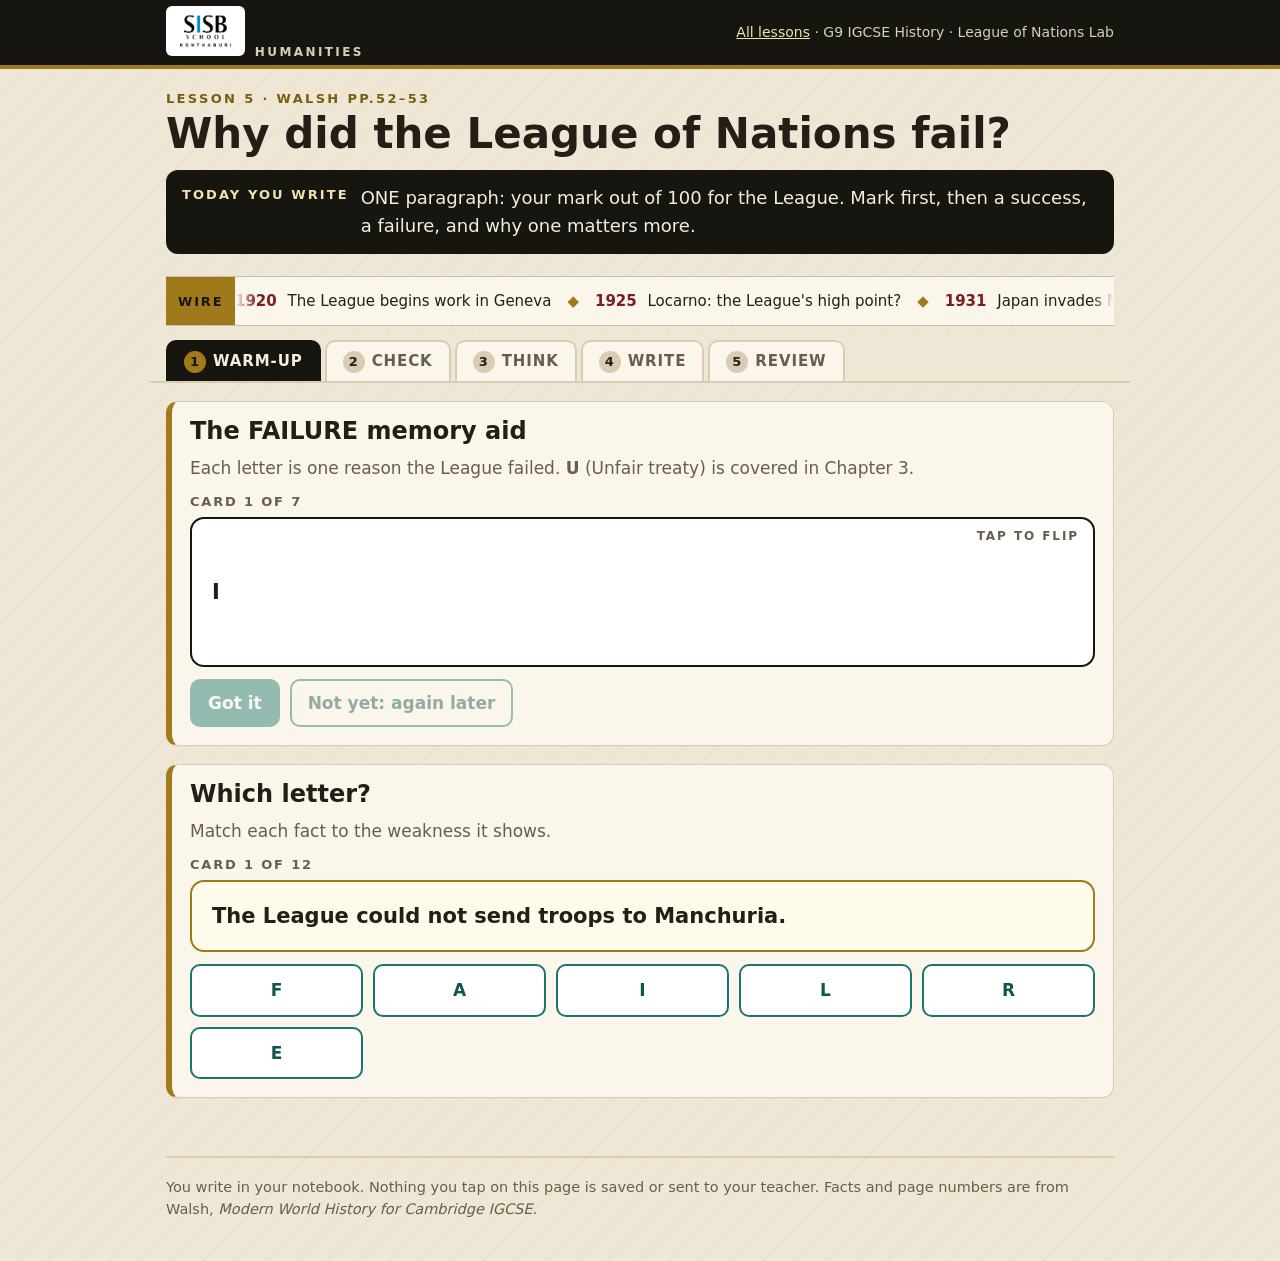
==== lesson5.html @ 18c894b1 "Add League of Nations Lab: hub and five lesson pages Co-Authored-By: Claude Sonnet 5.5 <noreply@anth" ====
<!doctype html>
<html lang="en"><head><meta charset="utf-8"><meta name="viewport" content="width=device-width,initial-scale=1">
<title>Lesson 5 · Why did the League fail?</title>
<link rel="stylesheet" href="assets/style.css"></head>
<body><div id="app"></div>
<script src="assets/lab.js"></script>
<script>
LAB.start({
 n:5, pages:"Walsh pp.52–53", title:"Why did the League of Nations fail?",
 target:"ONE paragraph: your mark out of 100 for the League. Mark first, then a success, a failure, and why one matters more.",
 wire:[["1920","The League begins work in Geneva"],["1925","Locarno: the League's high point?"],["1931","Japan invades Manchuria"],["1933","Germany and Japan leave the League"],["1935","Italy invades Abyssinia"]],
 tabs:[
 {id:"warm",label:"Warm-up",blocks:[
  {type:"flash",h:"The FAILURE memory aid",intro:"Each letter is one reason the League failed. <b>U</b> (Unfair treaty) is covered in Chapter 3.",cards:[
   {q:"F",a:"French and British self-interest: they put their own interests first."},
   {q:"A",a:"Absent powers: the USA never joined; Germany and Japan left; the USSR joined late."},
   {q:"I",a:"Ineffective sanctions: no oil ban on Italy, no trade ban on Japan."},
   {q:"L",a:"Lack of armed forces: no army, so it relied on members."},
   {q:"R",a:"Reaching decisions too slowly: the Lytton Report took a year."},
   {q:"E",a:"Economic depression: countries looked after themselves and aggression rose."},
   {q:"U",a:"Unfair treaty: the Treaty of Versailles, covered in Chapter 3."}]},
  {type:"sort",h:"Which letter?",intro:"Match each fact to the weakness it shows.",
   bins:[{id:"F",label:"F"},{id:"A",label:"A"},{id:"I",label:"I"},{id:"L",label:"L"},{id:"R",label:"R"},{id:"E",label:"E"}],
   items:[
   {t:"Britain and France did not close the Suez Canal.",bin:"F",why:"Self-interest and fear of war."},
   {t:"The USA sold more oil to Italy.",bin:["A","I"],why:"The USA was outside the League, so sanctions failed."},
   {t:"The League banned arms and loans to Italy but not oil.",bin:"I",why:"Sanctions that did not bite."},
   {t:"The League could not send troops to Manchuria.",bin:"L",why:"It had no army."},
   {t:"It took a year for the Lytton Report.",bin:"R",why:"The delay let Japan finish."},
   {t:"Japan's silk exports to the USA collapsed.",bin:"E",why:"The Depression pushed Japan towards expansion."},
   {t:"Britain signed the Anglo-German Naval Agreement without France.",bin:"F",why:"Self-interest."},
   {t:"Germany left the League in 1933.",bin:"A",why:"A major power absent."},
   {t:"Italy invaded Abyssinia after a long delay on oil.",bin:["R","I"],why:"Slow, and ineffective."},
   {t:"Countries put up tariffs after 1929.",bin:"E",why:"The Depression."},
   {t:"The League asked members to provide forces and they refused.",bin:"L",why:"No army of its own."},
   {t:"Hoare and Laval made a secret deal behind the League's back.",bin:"F",why:"Britain and France acted in their own interests."}]}
 ]},
 {id:"check",label:"Check",blocks:[
  {type:"quiz",h:"Knowledge check",items:[
   {q:"Which of these is a weakness from the FAILURE list?",opts:["Lack of armed forces","Too many members","Too much money"],a:0,why:"The League had no army."},
   {q:"What does ‘A’ stand for?",opts:["Absent powers","Aggression","Agreement"],a:0,why:"The USA never joined."},
   {q:"The League's best successes were in…",opts:["Humanitarian work and small disputes in the 1920s","Stopping Japan","Stopping Mussolini"],a:0,why:"The Aaland Islands and the health and labour work."},
   {q:"When did the League first impose sanctions on a country?",opts:["On Italy, 1935","On Japan, 1931","In 1925"],a:0,why:"The first time, but with gaps."},
   {q:"What does the mark out of 100 need first?",opts:["The mark itself, in the first sentence","A history of the League","A quote"],a:0,why:"Your judgement goes first."},
   {q:"Which would strengthen an answer about a success?",opts:["A precise fact such as 400,000 prisoners sent home","‘It did good things’","The year it was founded"],a:0,why:"Precision turns an opinion into evidence."}]},
  {type:"match",h:"Chapter 2 keywords",intro:"Tap a word, then its meaning. Check against the Chapter Summary on p.53.",pairs:[
   {t:"Sanctions",d:"Measures such as trade bans to punish a state"},
   {t:"Collective security",d:"Members acting together to protect each other"},
   {t:"Tariffs",d:"Taxes on imported goods"},
   {t:"Lytton Report",d:"The League's inquiry into Manchuria"},
   {t:"Hoare–Laval Pact",d:"Secret plan to give Italy most of Abyssinia"},
   {t:"Disarmament",d:"Reducing the number of weapons"},
   {t:"Covenant",d:"The League's rulebook"},
   {t:"Peace Ballot",d:"1935 British poll that backed force to defend Abyssinia"}]}
 ]},
 {id:"think",label:"Think",blocks:[
  {type:"calibrate",h:"What mark out of 100?",intro:"Give the League up to 25 for each of its four aims. Open ‘Remind me’ if you need the evidence. Then answer the heckler.",
   aims:[
   {id:"agg",label:"Discourage aggression",facts:["Aaland Islands, 1921: success","Bulgaria, 1925: success","Vilna and Corfu: powerful states ignored it","Manchuria and Abyssinia: failure"]},
   {id:"co",label:"Encourage co-operation",facts:["Locarno, Dawes, Kellogg–Briand in the 1920s","Many agencies: ILO, health","Germany and Japan left, USA never joined"]},
   {id:"dis",label:"Encourage disarmament",facts:["Washington naval limits in the 1920s","The Disarmament Conference collapsed in 1933","Hitler rearmed"]},
   {id:"liv",label:"Improve living conditions",facts:["400,000 prisoners sent home","White lead banned","Institutes in Singapore, London, Denmark","200,000 slaves freed in Sierra Leone"]}],
   heck:["That is very generous. The League failed to stop Japan, Italy or Hitler.","Defend that. What are the best successes?","So you think it did half its job. Which half?","That sounds harsh. What about the humanitarian work and the 1920s?"]},
  {type:"sort",h:"Did it fail before Abyssinia?",intro:"The 10-mark homework: ‘The League had failed before the Abyssinian crisis even started.’ Does each fact support or challenge that?",
   bins:[{id:"s",label:"Supports",sub:"it had already failed"},{id:"c",label:"Challenges",sub:"it had not yet failed"}],
   items:[
   {t:"Japan invaded Manchuria and was not stopped (1931–33).",bin:"s",why:"A major aggressor went unpunished."},
   {t:"The Disarmament Conference collapsed in 1933.",bin:"s",why:"A central aim failed."},
   {t:"The USA never joined.",bin:"s",why:"A weakness from the start."},
   {t:"Germany and Japan left in 1933.",bin:"s",why:"Two great powers walked away."},
   {t:"Vilna and Corfu: powerful states ignored it.",bin:"s",why:"Even the 1920s showed weakness."},
   {t:"The League settled the Aaland Islands dispute in 1921.",bin:"c",why:"A real success."},
   {t:"The League settled the Bulgaria dispute in 1925.",bin:"c",why:"Another success."},
   {t:"Britain and France still imposed sanctions on Italy in 1935.",bin:"c",why:"They still tried to use the League."},
   {t:"The humanitarian agencies were still working.",bin:"c",why:"Its useful work continued."}]}
 ]},
 {id:"write",label:"Write",blocks:[
  {type:"brief",h:"Your mark",label:"Focus Task 2.9 Q7",mins:8,q:[{w:"Explain",m:"Give reasons. Not just a mark."}," your ",{w:"mark out of 100",m:"Your own judgement, in the first sentence."}," for the League of Nations."],
   rules:[["Start: ","I give the League ___ out of 100 because…"],["Success: ","one, with a precise fact."],["Failure: ","one, with a precise fact."],["End: ","overall, the failures / successes matter more because…"]],
   nudges:["Is the mark in the first sentence?","Is there one success AND one failure?","Does each have a precise fact?","Have you said which matters more, and why?"]}
 ]},
 {id:"review",label:"Review",blocks:[
  {type:"check",h:"Check your paragraph",items:["The mark is in the first sentence","One success with a precise fact","One failure with a precise fact","Says which matters more, and why","Ends by returning to the mark"],bands:[{min:0,t:"Keep going."},{min:3,t:"Getting there."},{min:4,t:"Strong."},{min:5,t:"Secure."}]},
  {type:"model",h:"Compare with a model",models:[{title:"Model: mark out of 100",q:"Explain your mark out of 100 for the League of Nations.",paras:[[
   {k:"p",t:"I give the League 40 out of 100 because its successes were real but it failed at its main purpose.",note:"The mark comes first."},
   {k:"e",t:"In the 1920s it sent about 400,000 prisoners of war home and settled the Aaland Islands dispute.",note:"A success with precise facts."},
   {k:"x",t:"This meant that it helped many people and could solve small disputes.",note:"Says what it meant."},
   {k:"e",t:"However, it did not stop Japan in Manchuria or Italy in Abyssinia.",note:"A failure, precisely."},
   {k:"x",t:"This meant that when great powers broke the rules, the League could not act.",note:"The consequence."},
   {k:"l",t:"Overall, the failures matter more because keeping peace was the League's main job.",note:"Which matters more, and why."}]]}]},
  {type:"twin",h:"Write another",twins:[{label:"Twin question",q:"Give the League a mark out of 100 for the <b>1920s only</b>. Explain it.",change:"A shorter time-frame, so the mark and the evidence both change.",mins:8,facts:["Aaland Islands, 1921","Bulgaria, 1925","Locarno, 1925","Humanitarian work","Vilna and Corfu"]}]},
  {type:"info",kind:"warn",html:"<b>Homework (10-marker).</b> ‘The League of Nations had failed before the Abyssinian crisis even started.’ How far do you agree? [10] Plan: judgement first, an agree paragraph, a disagree paragraph, a conclusion. Use the ‘Did it fail before Abyssinia?’ sort in the Think tab."}
 ]}
 ]
});
</script></body></html>
---- assets/style.css ----
/* G9 IGCSE History · League of Nations Lab
   Interwar Deco palette: lacquer, verdigris, brass, oxblood on warm stone paper. */
:root{
  --stone:#efe7d6; --paper:#faf6ec; --lacquer:#17150f; --ink:#241f16; --muted:#675e4b;
  --teal:#1b756d; --teal-d:#12544e; --teal-l:#d7ece8;
  --brass:#a07a1a; --brass-d:#7a5c0e; --brass-l:#f1e2b1;
  --ox:#7b1e22; --ox-l:#f4dcd8;
  --ok:#1d7a3b; --ok-l:#d9efdf; --bad:#a3271d; --bad-l:#f6dbd7;
  --line:#d8cdb4; --r:12px;
  --display:"Josefin Sans","Trebuchet MS",system-ui,sans-serif;
  --body:"Lato","Segoe UI",system-ui,-apple-system,Arial,sans-serif;
}
*{box-sizing:border-box}
html{-webkit-text-size-adjust:100%}
body{margin:0;font:17px/1.55 var(--body);color:var(--ink);background:var(--stone);
  background-image:repeating-linear-gradient(135deg,rgba(160,122,26,.045) 0 2px,transparent 2px 22px)}
.wrap{max-width:980px;margin:0 auto;padding:0 16px}
a{color:var(--teal-d)}
h1,h2,h3{font-family:var(--display);line-height:1.15;margin:0 0 .4em}
button{font:inherit;color:inherit;cursor:pointer}
button:focus-visible,a:focus-visible,input:focus-visible,summary:focus-visible{outline:3px solid var(--brass);outline-offset:2px}

/* header */
.top{background:var(--lacquer);color:#f4ede1;border-bottom:4px solid var(--brass)}
.top .wrap{display:flex;align-items:center;gap:16px;min-height:54px;flex-wrap:wrap;padding-top:6px;padding-bottom:6px}
.brand{display:flex;align-items:baseline;gap:10px;text-decoration:none;color:inherit}
.sisb{font:900 26px/1 "Lato",sans-serif;color:#008BCC;letter-spacing:.01em}
.brand .sub{font:700 12px var(--display);letter-spacing:.2em;text-transform:uppercase;color:#d9cfb8}
.crumb{margin-left:auto;font-size:14px;color:#d9cfb8}
.crumb a{color:#f1e2b1}

/* hero */
.hero{padding:22px 0 8px}
.kicker{font:700 13px var(--display);letter-spacing:.18em;text-transform:uppercase;color:var(--brass-d)}
.hero h1{font-size:clamp(28px,5vw,42px);margin:.1em 0 .25em}
.target{display:flex;gap:12px;align-items:flex-start;background:var(--lacquer);color:#f4ede1;border-radius:var(--r);padding:14px 16px;margin:12px 0 0}
.target b{font:700 13px var(--display);letter-spacing:.16em;text-transform:uppercase;color:var(--brass-l);white-space:nowrap;padding-top:3px}
.target span{font-size:18px}

/* wire ticker */
.ticker{display:flex;align-items:stretch;border-top:1px solid rgba(23,21,15,.25);border-bottom:1px solid rgba(23,21,15,.25);margin:14px 0 6px;height:50px;overflow:hidden;background:var(--paper)}
.ticker .lab{flex:none;display:flex;align-items:center;padding:0 12px;background:var(--brass);color:var(--lacquer);font:700 13px var(--display);letter-spacing:.14em;text-transform:uppercase}
.ticker .win{flex:1;min-width:0;overflow:hidden;display:flex;align-items:center;-webkit-mask-image:linear-gradient(90deg,transparent,#000 22px,#000 calc(100% - 22px),transparent);mask-image:linear-gradient(90deg,transparent,#000 22px,#000 calc(100% - 22px),transparent)}
.ticker .track{display:inline-block;white-space:nowrap;font-size:15px;color:var(--ink);will-change:transform}
.ticker .track b{font-weight:900;margin-right:6px;color:var(--ox)}
.ticker .sep{color:var(--brass);margin:0 16px}
@media (prefers-reduced-motion:no-preference){.ticker .track{animation:tick var(--dur,120s) linear infinite}.ticker:hover .track{animation-play-state:paused}}
@media (prefers-reduced-motion:reduce){.ticker .win{overflow-x:auto}}
@keyframes tick{to{transform:translateX(-50%)}}

/* tabs */
.tabs{position:sticky;top:0;z-index:5;background:var(--stone);border-bottom:2px solid var(--line);margin:0 -16px;padding:8px 16px 0;display:flex;gap:4px;overflow-x:auto;scrollbar-width:thin}
.tab{flex:none;border:2px solid var(--line);border-bottom:0;background:var(--paper);padding:9px 16px 8px;border-radius:10px 10px 0 0;font:700 15px var(--display);letter-spacing:.06em;text-transform:uppercase;color:var(--muted)}
.tab .n{display:inline-block;min-width:22px;height:22px;line-height:22px;text-align:center;border-radius:11px;background:var(--line);color:var(--ink);margin-right:7px;font-size:13px}
.tab[aria-selected=true]{background:var(--lacquer);border-color:var(--lacquer);color:#f4ede1}
.tab[aria-selected=true] .n{background:var(--brass);color:var(--lacquer)}
.tab.done .n{background:var(--ok);color:#fff}
.panel{padding:18px 0 40px}
.panel[hidden]{display:none}

/* blocks */
.block{background:var(--paper);border:1px solid var(--line);border-left:6px solid var(--brass);border-radius:var(--r);padding:16px 18px 18px;margin:0 0 18px;box-shadow:0 1px 0 rgba(0,0,0,.04)}
.block>h2{font-size:24px;display:flex;align-items:center;gap:10px;flex-wrap:wrap}
.block .done-mark{display:none;font:700 12px var(--display);letter-spacing:.12em;text-transform:uppercase;background:var(--ok);color:#fff;padding:3px 9px;border-radius:99px}
.block.is-done .done-mark{display:inline-block}
.block>.intro{margin:0 0 12px;color:var(--muted)}
.block.theme-teal{border-left-color:var(--teal)}
.block.theme-ox{border-left-color:var(--ox)}
.block.theme-ink{border-left-color:var(--lacquer)}

.btn{display:inline-block;border:2px solid var(--teal);background:var(--teal);color:#fff;border-radius:10px;padding:9px 16px;font-weight:700;text-decoration:none;min-height:44px}
.btn:hover{background:var(--teal-d);border-color:var(--teal-d)}
.btn.alt{background:transparent;color:var(--teal-d)}
.btn.alt:hover{background:var(--teal-l)}
.btn.small{padding:5px 12px;min-height:34px;font-size:15px}
.btn[disabled]{opacity:.45;cursor:not-allowed}
.row{display:flex;gap:10px;flex-wrap:wrap;align-items:center;margin-top:12px}
.prog{font:700 13px var(--display);letter-spacing:.14em;text-transform:uppercase;color:var(--muted);margin-bottom:8px}

/* feedback */
.fb{margin-top:12px;padding:10px 14px;border-radius:10px;border:1px solid var(--line);background:#fff}
.fb.ok{background:var(--ok-l);border-color:#9fd2ae}
.fb.no{background:var(--bad-l);border-color:#e3a8a1}
.fb b.t{display:block;font-family:var(--display);letter-spacing:.06em;text-transform:uppercase;font-size:14px}
.fb.ok b.t{color:var(--ok)} .fb.no b.t{color:var(--bad)}

/* flashcards, prompt, sort cards */
.card{display:block;width:100%;text-align:left;border:2px solid var(--lacquer);background:#fff;border-radius:14px;padding:18px 20px;min-height:150px;position:relative}
.card .tag{position:absolute;top:10px;right:14px;font:700 12px var(--display);letter-spacing:.16em;text-transform:uppercase;color:var(--muted)}
.card .big{font-size:21px;font-weight:700;display:block;padding-right:70px}
.card.flipped{background:var(--teal-l);border-color:var(--teal-d)}
.card.flipped .big{font-weight:400;font-size:19px}
.card.plain{cursor:default;min-height:0}
.card.fact{border-color:var(--brass);background:#fffbea}

/* options */
.opts{display:grid;gap:10px;margin-top:12px}
.opt{border:2px solid var(--line);background:#fff;border-radius:10px;padding:11px 14px;text-align:left;min-height:46px}
.opt:hover:not([disabled]){border-color:var(--teal)}
.opt.right{background:var(--ok-l);border-color:var(--ok)}
.opt.wrong{background:var(--bad-l);border-color:var(--bad)}
.opt[disabled]{cursor:default}
.bins{display:grid;grid-template-columns:repeat(auto-fit,minmax(170px,1fr));gap:10px;margin-top:12px}
.bin{border:2px solid var(--teal);background:#fff;color:var(--teal-d);border-radius:10px;padding:11px 10px;font-weight:700;text-align:center;min-height:50px}
.bin small{display:block;font-weight:400;color:var(--muted)}
.bin:hover:not([disabled]){background:var(--teal-l)}
.bin.right{background:var(--ok-l);border-color:var(--ok);color:var(--ok)}
.bin.wrong{background:var(--bad-l);border-color:var(--bad);color:var(--bad)}
.bin[disabled]{cursor:default}

/* order */
.pool{display:grid;gap:8px;margin-top:10px}
.pool .opt.shake{animation:shake .3s}
@keyframes shake{25%{transform:translateX(-5px)}75%{transform:translateX(5px)}}
.seq{counter-reset:s;list-style:none;margin:0 0 6px;padding:0;display:grid;gap:8px}
.seq li{counter-increment:s;background:var(--ok-l);border:1px solid #9fd2ae;border-radius:10px;padding:9px 12px 9px 46px;position:relative}
.seq li::before{content:counter(s);position:absolute;left:10px;top:8px;width:26px;height:26px;border-radius:50%;background:var(--ok);color:#fff;font:700 14px/26px var(--display);text-align:center}
.seq li small{display:block;color:var(--muted)}

/* chain */
.chain{display:grid;gap:0;margin-top:6px}
.link{background:#fff;border:2px solid var(--lacquer);border-radius:10px;padding:10px 14px}
.link.start{background:var(--lacquer);color:#f4ede1}
.arrow{text-align:center;font-size:20px;line-height:1.1;color:var(--brass);padding:2px 0}

/* weigh, calibrate */
.slider{display:grid;grid-template-columns:minmax(150px,1fr) 2fr 36px;gap:10px;align-items:center;margin:10px 0}
.slider label{font-weight:700}
.slider input[type=range]{width:100%;accent-color:var(--teal);height:28px}
.slider output{font:700 18px var(--display);text-align:right}
.bars{margin-top:14px;display:grid;gap:6px}
.bar{display:grid;grid-template-columns:minmax(150px,1fr) 3fr;gap:10px;align-items:center;font-size:15px}
.bar i{display:block;height:16px;border-radius:8px;background:var(--brass);min-width:3px;transition:width .15s}
.bar.focus i{background:var(--ox)}
.total{font:700 40px var(--display);margin:8px 0 0}
.total small{font-size:18px;color:var(--muted)}
details.facts{margin:6px 0 2px;background:#fff;border:1px solid var(--line);border-radius:10px;padding:8px 12px}
details.facts summary{cursor:pointer;font-weight:700;color:var(--teal-d)}
details.facts ul{margin:8px 0 2px;padding-left:20px}

/* agency test */
.pills{display:flex;gap:8px;flex-wrap:wrap}
.pill{border:2px solid var(--teal);background:#fff;color:var(--teal-d);border-radius:99px;padding:7px 16px;font-weight:700;min-height:50px}
.pill[aria-pressed=true]{background:var(--teal);color:#fff}
.test{border-top:1px dashed var(--line);padding:10px 0}
.test p{margin:0 0 6px}
.rate{display:flex;gap:8px;flex-wrap:wrap}
.rate button{border:2px solid var(--line);background:#fff;border-radius:10px;padding:7px 14px;font-weight:700;min-height:50px}
.rate button[aria-pressed=true]{background:var(--lacquer);color:#f4ede1;border-color:var(--lacquer)}
.readout{margin-top:12px;background:var(--lacquer);color:#f4ede1;border-radius:10px;padding:12px 14px}
.readout b{color:var(--brass-l)}

/* match */
.match{display:grid;grid-template-columns:1fr 1fr;gap:10px;margin-top:10px}
.match .opt{font-size:16px;padding:9px 12px}
.match .opt.sel{border-color:var(--brass);background:var(--brass-l)}
.match .opt.lock{background:var(--ok-l);border-color:var(--ok);cursor:default}

/* brief */
.qbox{background:#fff;border:2px solid var(--lacquer);border-radius:12px;padding:14px 16px;font-size:20px;line-height:1.9}
.qbox .w{border:0;background:var(--brass-l);border-bottom:3px solid var(--brass);padding:1px 6px;border-radius:5px;font:inherit;font-weight:700}
.qbox .w[aria-pressed=true]{background:var(--brass);color:#fff}
.meaning{margin-top:10px;min-height:48px;padding:10px 14px;background:var(--brass-l);border-radius:10px}
.rules{display:grid;grid-template-columns:repeat(auto-fit,minmax(200px,1fr));gap:10px;margin:14px 0 0;padding:0;list-style:none}
.rules li{background:#fff;border:1px solid var(--line);border-radius:10px;padding:9px 12px;font-size:15.5px}
.rules li b{display:block;font:700 12px var(--display);letter-spacing:.14em;text-transform:uppercase;color:var(--teal-d)}
.nudges{margin:10px 0 0;padding:0;list-style:none;display:grid;gap:8px}
.nudges li{background:var(--teal-l);border-left:5px solid var(--teal);padding:8px 12px;border-radius:8px}
.timer{display:flex;gap:10px;align-items:center}
.tm-out{font:700 30px var(--display);min-width:92px;font-variant-numeric:tabular-nums}
.tm-out.up{color:var(--bad)}
.ack{display:flex;gap:10px;align-items:center;margin-top:12px;font-weight:700}
.ack input{width:22px;height:22px;accent-color:var(--teal)}

/* check + model */
.checks{list-style:none;margin:0;padding:0;display:grid;gap:8px}
.checks label{display:flex;gap:12px;align-items:flex-start;background:#fff;border:1px solid var(--line);border-radius:10px;padding:10px 12px;cursor:pointer}
.checks input{width:22px;height:22px;flex:none;accent-color:var(--teal);margin-top:2px}
.band{margin-top:12px;padding:12px 14px;border-radius:10px;background:var(--lacquer);color:#f4ede1}
.band b{color:var(--brass-l);font-family:var(--display);letter-spacing:.06em;text-transform:uppercase}
.lock{background:#fff;border:2px dashed var(--line);border-radius:10px;padding:14px;text-align:center}
.mhead{font:700 13px var(--display);letter-spacing:.16em;text-transform:uppercase;color:var(--muted);margin:12px 0 4px}
.mq{font-weight:700;margin:0 0 8px}
.para{background:#fff;border:1px solid var(--line);border-radius:10px;padding:14px 16px;line-height:1.85}
.para+.para{margin-top:10px}
.sent{border:0;background:transparent;padding:2px 3px;font:inherit;text-align:left;border-radius:5px;cursor:pointer;border-bottom:2px dotted var(--line)}
.sent:hover{background:var(--brass-l)}
.sent.on,.all .sent{border-bottom:3px solid currentColor}
.sent.on.j-p,.all .sent.j-p{background:var(--teal-l);color:var(--teal-d)}
.sent.on.j-e,.all .sent.j-e{background:var(--brass-l);color:var(--brass-d)}
.sent.on.j-x,.all .sent.j-x{background:var(--ox-l);color:var(--ox)}
.sent.on.j-l,.all .sent.j-l{background:#e4e0d6;color:var(--lacquer)}
.sent.on.j-r,.all .sent.j-r{background:var(--teal-l);color:var(--teal-d)}
.sent sup{font:700 10px var(--display);letter-spacing:.1em;text-transform:uppercase;margin-left:3px;display:none}
.all .sent sup,.sent.on sup{display:inline}
.sent .tx{color:var(--ink)}
.notebox{margin-top:10px;min-height:44px;padding:10px 14px;border-radius:10px;background:var(--brass-l)}
.legend{display:flex;gap:8px;flex-wrap:wrap;margin:6px 0}
.legend span{font:700 12px var(--display);letter-spacing:.1em;text-transform:uppercase;padding:3px 9px;border-radius:99px}
.legend .j-p,.legend .j-r{background:var(--teal-l);color:var(--teal-d)}
.legend .j-e{background:var(--brass-l);color:var(--brass-d)}
.legend .j-x{background:var(--ox-l);color:var(--ox)}
.legend .j-l{background:#e4e0d6;color:var(--lacquer)}

/* twin */
.twin{background:#fff;border:2px solid var(--lacquer);border-radius:12px;padding:14px 16px;margin-top:12px}
.twin h3{font-size:19px}
.twin .chg{background:var(--ox-l);border-radius:8px;padding:7px 11px;margin:8px 0;font-size:15.5px}

.info{background:#fff;border:1px solid var(--line);border-radius:10px;padding:10px 14px;margin:0 0 10px}
.info.warn{background:var(--brass-l);border-color:var(--brass)}
.foot{border-top:2px solid var(--line);padding:18px 0 40px;color:var(--muted);font-size:14.5px}

/* hub */
.hub-grid{display:grid;grid-template-columns:repeat(auto-fit,minmax(290px,1fr));gap:16px;margin:18px 0}
.lcard{display:flex;flex-direction:column;background:var(--paper);border:1px solid var(--line);border-top:6px solid var(--brass);border-radius:var(--r);padding:16px 18px;text-decoration:none;color:var(--ink)}
.lcard:hover{border-top-color:var(--teal);box-shadow:0 4px 14px rgba(0,0,0,.12)}
.lcard .ln{font:700 13px var(--display);letter-spacing:.18em;text-transform:uppercase;color:var(--brass-d)}
.lcard h3{font-size:22px;margin:.1em 0 .3em}
.lcard .wr{background:var(--lacquer);color:#f4ede1;border-radius:8px;padding:7px 10px;font-size:15px;margin:6px 0 10px}
.lcard ul{margin:0 0 10px;padding-left:18px;font-size:15.5px;color:var(--muted)}
.lcard .go{margin-top:auto;font:700 14px var(--display);letter-spacing:.12em;text-transform:uppercase;color:var(--teal-d)}
.flow{display:grid;grid-template-columns:repeat(auto-fit,minmax(180px,1fr));gap:12px;margin:14px 0;padding:0;list-style:none;counter-reset:f}
.flow li{counter-increment:f;background:var(--paper);border:1px solid var(--line);border-radius:10px;padding:12px 14px 12px 14px;position:relative}
.flow li::before{content:counter(f);display:block;font:700 28px var(--display);color:var(--brass)}
.flow li b{display:block;font-family:var(--display);text-transform:uppercase;letter-spacing:.08em;font-size:15px}

@media (max-width:640px){
  body{font-size:16px}
  .slider{grid-template-columns:1fr 36px}.slider label{grid-column:1/-1}.slider input{grid-column:1}
  .bar{grid-template-columns:1fr}
  .match{grid-template-columns:1fr}
  .crumb{margin-left:0;width:100%}
  .target{flex-direction:column;gap:4px}
  .block{padding:14px 13px 16px}
  .qbox{font-size:18px}
}
@media print{.tabs,.ticker,.btn,.top{display:none}.panel[hidden]{display:block}}

.brand .logo{height:50px;width:auto;background:#fff;border-radius:6px;padding:3px 8px;display:block}
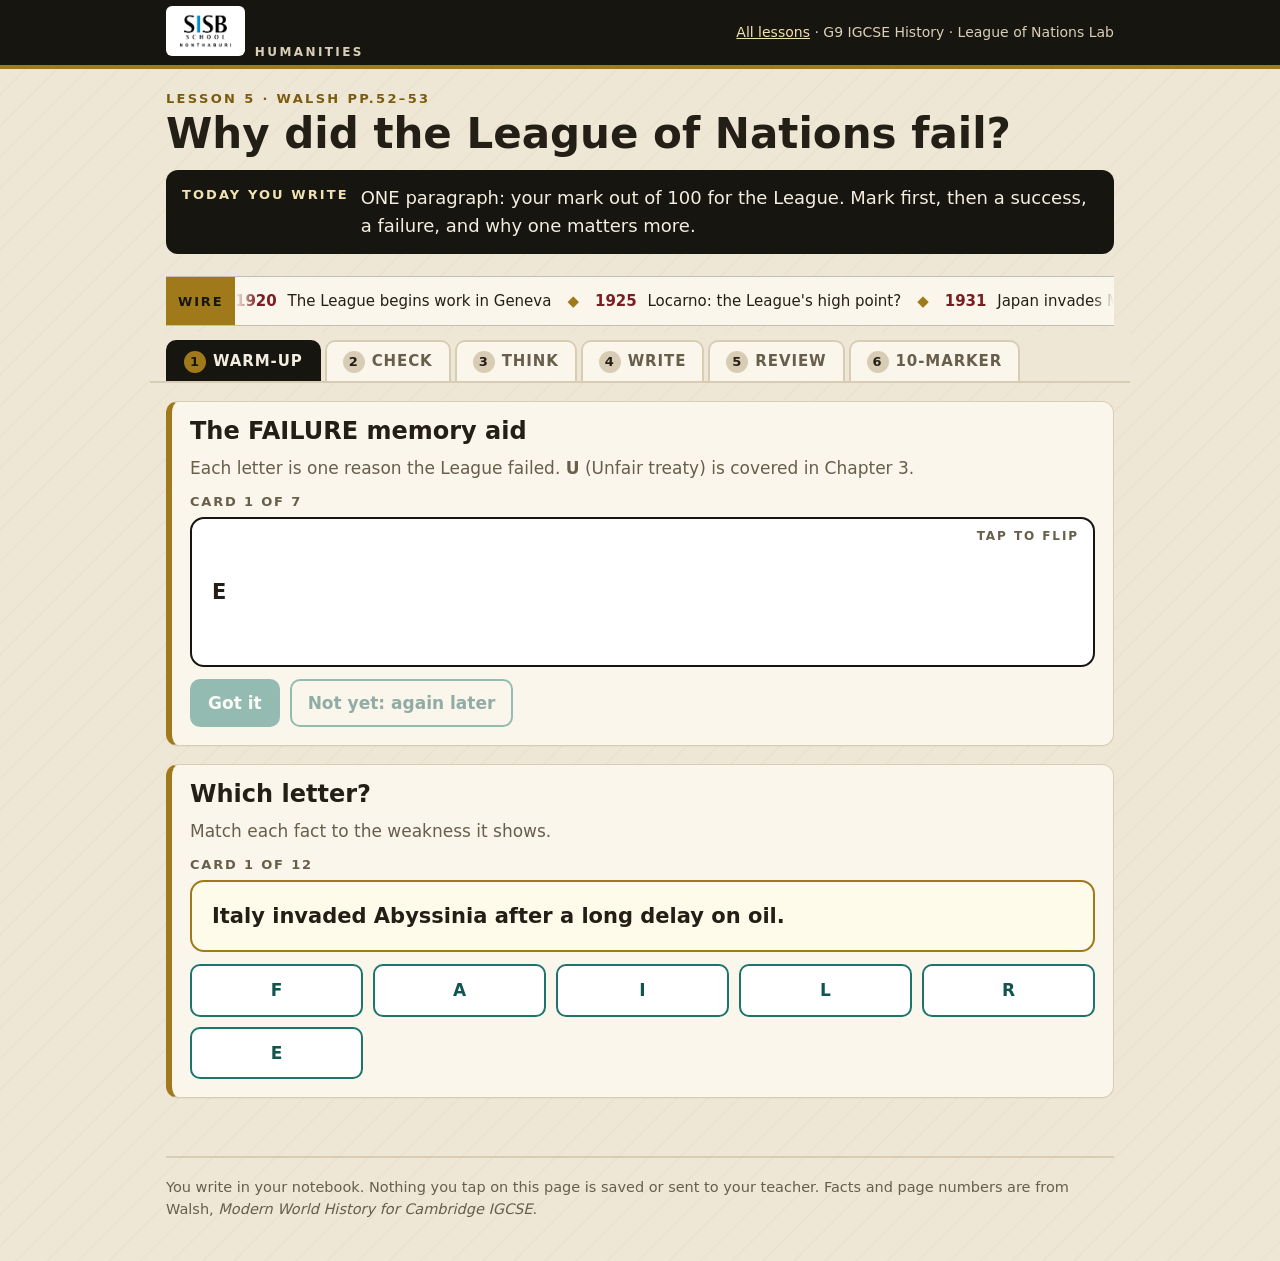
==== commit a177951a: "Lesson 5: textbook wording for 1(c) and a new 10-marker tab; Word Wall: p.53 keywords Co-Authored-By" ====
--- a/lesson5.html
+++ b/lesson5.html
@@ -43,15 +43,15 @@
    {q:"When did the League first impose sanctions on a country?",opts:["On Italy, 1935","On Japan, 1931","In 1925"],a:0,why:"The first time, but with gaps."},
    {q:"What does the mark out of 100 need first?",opts:["The mark itself, in the first sentence","A history of the League","A quote"],a:0,why:"Your judgement goes first."},
    {q:"Which would strengthen an answer about a success?",opts:["A precise fact such as 400,000 prisoners sent home","‘It did good things’","The year it was founded"],a:0,why:"Precision turns an opinion into evidence."}]},
-  {type:"match",h:"Chapter 2 keywords",intro:"Tap a word, then its meaning. Check against the Chapter Summary on p.53.",pairs:[
-   {t:"Sanctions",d:"Measures such as trade bans to punish a state"},
-   {t:"Collective security",d:"Members acting together to protect each other"},
-   {t:"Tariffs",d:"Taxes on imported goods"},
-   {t:"Lytton Report",d:"The League's inquiry into Manchuria"},
-   {t:"Hoare–Laval Pact",d:"Secret plan to give Italy most of Abyssinia"},
-   {t:"Disarmament",d:"Reducing the number of weapons"},
-   {t:"Covenant",d:"The League's rulebook"},
-   {t:"Peace Ballot",d:"1935 British poll that backed force to defend Abyssinia"}]}
+  {type:"match",h:"Chapter 2 keywords",intro:"Eight terms from the Keywords box on p.53. Tap a word, then its meaning. Practise all twenty on the <a href='vocab.html'>Word Wall</a>.",pairs:[
+   {t:"Article 10",d:"Members promise to protect each other from attack"},
+   {t:"Collective security",d:"Members acting together to protect any member"},
+   {t:"Moral condemnation",d:"Publicly saying an aggressor is wrong"},
+   {t:"Trade sanctions",d:"Members stop trading with an aggressor"},
+   {t:"Unanimous",d:"Everyone agrees, which made decisions slow"},
+   {t:"Secretariat",d:"The League's civil service"},
+   {t:"Isolationism",d:"The US policy of keeping out of other countries' affairs"},
+   {t:"Tariffs",d:"Taxes on imported goods"}]}
  ]},
  {id:"think",label:"Think",blocks:[
   {type:"calibrate",h:"What mark out of 100?",intro:"Give the League up to 25 for each of its four aims. Open ‘Remind me’ if you need the evidence. Then answer the heckler.",
@@ -61,7 +61,7 @@
    {id:"dis",label:"Encourage disarmament",facts:["Washington naval limits in the 1920s","The Disarmament Conference collapsed in 1933","Hitler rearmed"]},
    {id:"liv",label:"Improve living conditions",facts:["400,000 prisoners sent home","White lead banned","Institutes in Singapore, London, Denmark","200,000 slaves freed in Sierra Leone"]}],
    heck:["That is very generous. The League failed to stop Japan, Italy or Hitler.","Defend that. What are the best successes?","So you think it did half its job. Which half?","That sounds harsh. What about the humanitarian work and the 1920s?"]},
-  {type:"sort",h:"Did it fail before Abyssinia?",intro:"The 10-mark homework: ‘The League had failed before the Abyssinian crisis even started.’ Does each fact support or challenge that?",
+  {type:"sort",h:"Did it fail before Abyssinia?",intro:"The 10-mark homework (p.53, 1(c)): ‘The League of Nations had failed before the Abyssinian crisis even started.’ Does each fact support or challenge that?",
    bins:[{id:"s",label:"Supports",sub:"it had already failed"},{id:"c",label:"Challenges",sub:"it had not yet failed"}],
    items:[
    {t:"Japan invaded Manchuria and was not stopped (1931–33).",bin:"s",why:"A major aggressor went unpunished."},
@@ -88,8 +88,34 @@
    {k:"e",t:"However, it did not stop Japan in Manchuria or Italy in Abyssinia.",note:"A failure, precisely."},
    {k:"x",t:"This meant that when great powers broke the rules, the League could not act.",note:"The consequence."},
    {k:"l",t:"Overall, the failures matter more because keeping peace was the League's main job.",note:"Which matters more, and why."}]]}]},
-  {type:"twin",h:"Write another",twins:[{label:"Twin question",q:"Give the League a mark out of 100 for the <b>1920s only</b>. Explain it.",change:"A shorter time-frame, so the mark and the evidence both change.",mins:8,facts:["Aaland Islands, 1921","Bulgaria, 1925","Locarno, 1925","Humanitarian work","Vilna and Corfu"]}]},
-  {type:"info",kind:"warn",html:"<b>Homework (10-marker).</b> ‘The League of Nations had failed before the Abyssinian crisis even started.’ How far do you agree? [10] Plan: judgement first, an agree paragraph, a disagree paragraph, a conclusion. Use the ‘Did it fail before Abyssinia?’ sort in the Think tab."}
+  {type:"twin",h:"Write another",twins:[{label:"Twin question",q:"Give the League a mark out of 100 for the <b>1920s only</b>. Explain it.",change:"A shorter time-frame, so the mark and the evidence both change.",mins:8,facts:["Aaland Islands, 1921","Bulgaria, 1925","Locarno, 1925","Humanitarian work","Vilna and Corfu"]}]}
+ ]},
+ {id:"essay",label:"10-marker",blocks:[
+  {type:"info",kind:"warn",html:"<b>Homework: Practice Question 1(c), p.53.</b> ‘The League of Nations had failed before the Abyssinian crisis even started.’ How far do you agree with this statement? Explain your answer. [10]"},
+  {type:"quiz",h:"Before you plan",intro:"Three checks on what this question is really asking.",items:[
+   {q:"The statement is about the League <b>before</b> Abyssinia. Which evidence belongs in your AGREE paragraph?",opts:["The Hoare–Laval Pact, 1935","Manchuria, 1931–33, and the Disarmament Conference","The Peace Ballot"],a:1,why:"Agreeing means showing it had already failed before 1935. Many students write only about Abyssinia and miss this."},
+   {q:"Which evidence best supports DISAGREEING?",opts:["Japan resigned from the League in 1933","Many people still believed in the League in 1935: the Peace Ballot","Germany left the League in 1933"],a:1,why:"If people still had faith in it in 1935, it had not yet completely failed."},
+   {q:"Which is the best opening sentence?",opts:["The League of Nations was set up in 1920.","I partly agree: the League was badly damaged by 1935, but Abyssinia was when its failure became complete.","There are many reasons why the League failed."],a:1,why:"Judgement first, with the reason. ‘How far’ needs a level of agreement."}]},
+  {type:"brief",h:"Write the answer",label:"Practice Question 1(c)",mins:20,q:["‘The League of Nations had ",{w:"failed",m:"Not ‘had problems’. Failed at its main purpose: keeping the peace."}," ",{w:"before",m:"The key word. The statement is about the time before October 1935."}," the Abyssinian crisis even started.’ ",{w:"How far",m:"Give a level: completely, mostly, partly, hardly. Say it first."}," do you agree with this statement? Explain your answer. [10]"],
+   rules:[["Judgement: ","how far you agree, and why, in one or two sentences."],["Agree: ","failures before 1935, with precise facts, each explained."],["Disagree: ","why it had not yet completely failed, with precise facts."],["Conclusion: ","answer ‘how far’ again, using the timing in the question."]],
+   nudges:["Is Manchuria in your agree paragraph?","Have you used a date to show that each event came before October 1935?","Does your disagree paragraph say why Abyssinia was different, or why people still believed in the League?","Does your conclusion say how far, not just yes or no?"]},
+  {type:"check",h:"Check your answer",items:["Judgement is in the first sentence and answers ‘how far’","Agree paragraph uses events BEFORE 1935 (Manchuria, disarmament)","Each agree point is explained, not just listed","Disagree paragraph says why the League had not yet completely failed","Precise facts in both paragraphs (dates, names, numbers)","Conclusion repeats the judgement with a reason"],bands:[{min:0,t:"Keep going."},{min:3,t:"A one-sided answer usually sits here. Make sure both sides are explained."},{min:5,t:"Strong."},{min:6,t:"Secure."}]},
+  {type:"model",h:"Compare with a model",models:[{title:"Model: 10 marks",q:"‘The League of Nations had failed before the Abyssinian crisis even started.’ How far do you agree with this statement? Explain your answer. [10]",paras:[[
+   {k:"p",t:"I partly agree.",note:"How far, in three words."},
+   {k:"p",t:"By 1935 the League was already badly damaged, but Abyssinia was the moment its failure became complete.",note:"The reason for the judgement, using the timing in the question."}],[
+   {k:"p",t:"On the one hand, the League had failed several times before 1935.",note:"The agree paragraph opens with its point."},
+   {k:"e",t:"It largely failed to bring about disarmament, and in 1933 Hitler took Germany out of the Disarmament Conference and the League.",note:"Precise and dated before 1935."},
+   {k:"e",t:"More seriously, in 1931 Japan, a leading member, invaded Manchuria.",note:"The strongest evidence for agreeing."},
+   {k:"x",t:"The League took over a year to report, and no sanctions were imposed because the USA was Japan’s main trading partner and Britain and France would not risk war. This meant that Japan simply resigned in 1933 and kept Manchuria.",note:"Explains how this was a failure, not just what happened."},
+   {k:"x",t:"Walsh says Hitler and Mussolini “looked on with interest”, so the League’s weakness had already been exposed.",note:"Links the failure to what came next."}],[
+   {k:"p",t:"On the other hand, Abyssinia was “the fatal blow” (p.48).",note:"The disagree paragraph opens with its point."},
+   {k:"e",t:"Unlike Manchuria, it was on the League’s doorstep and a clear case of a powerful state attacking a smaller one.",note:"A precise contrast with Manchuria."},
+   {k:"x",t:"This meant that the League was “ideally placed to act”, so it had not yet been properly tested.",note:"Explains why it had not yet failed."},
+   {k:"e",t:"Many people still believed in it: the Peace Ballot showed that most British people would support force to defend Abyssinia.",note:"Evidence that faith in the League survived until 1935."},
+   {k:"x",t:"Only when Britain and France refused to ban oil or close the Suez Canal, and made the Hoare–Laval deal, was that faith destroyed.",note:"Shows when the failure became complete."}],[
+   {k:"l",t:"Overall, the League was already weak before 1935, but it had not yet clearly failed when tested by a European power. Abyssinia confirmed the failure.",note:"The conclusion answers ‘how far’ again and uses the question’s timing."}]],
+   }],after:"<b>The trap:</b> the statement is about the League <i>before</i> Abyssinia. Answers that write only about Abyssinia miss half the question."},
+  {type:"twin",h:"Write another",twins:[{label:"Practice question",q:"‘The Manchurian crisis did more damage to the League than the Abyssinian crisis.’ How far do you agree with this statement? Explain your answer. [10]",change:"The same two crises, but now you weigh them against each other.",mins:20,facts:["Manchuria: far from Europe; Japan resigned in 1933 and kept Manchuria","Abyssinia: on the League’s doorstep; no oil ban, Suez left open, Hoare–Laval","From 1936 the League was seen as irrelevant (Chapter Summary, p.53)"]}]}
  ]}
  ]
 });
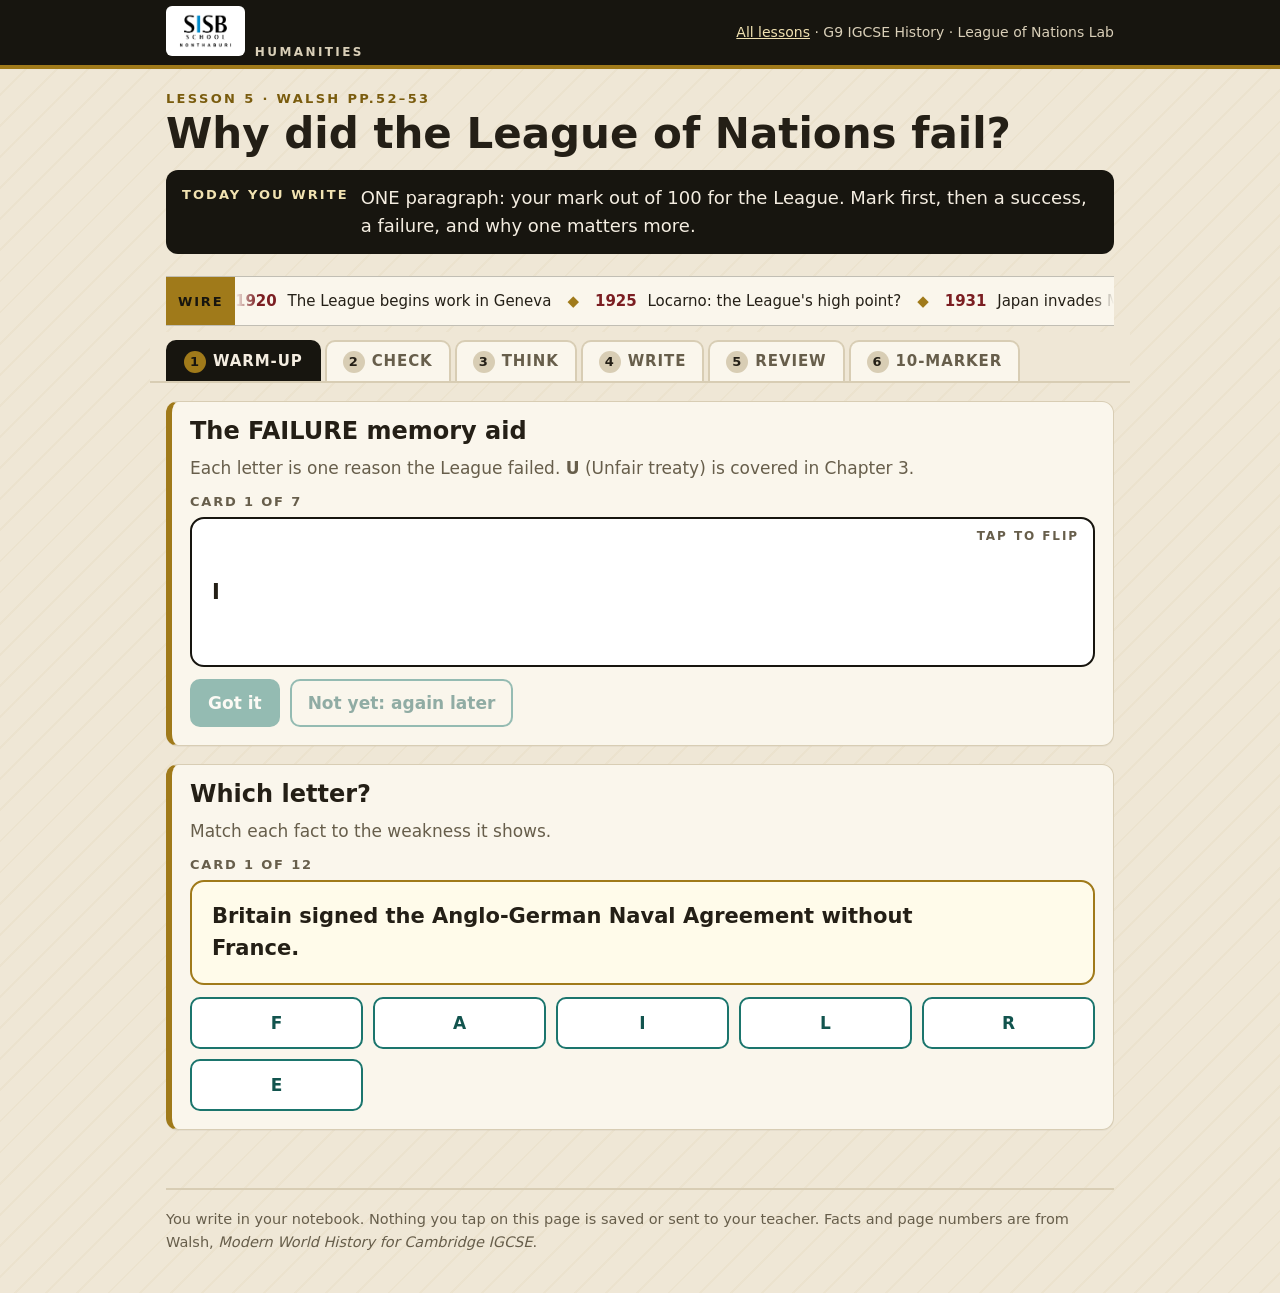
==== commit fc9b56ed: "Lesson 5: clarify judgement-first quiz question Co-Authored-By: Claude Opus 5.5 <noreply@anthropic.c" ====
--- a/lesson5.html
+++ b/lesson5.html
@@ -41,7 +41,7 @@
    {q:"What does ‘A’ stand for?",opts:["Absent powers","Aggression","Agreement"],a:0,why:"The USA never joined."},
    {q:"The League's best successes were in…",opts:["Humanitarian work and small disputes in the 1920s","Stopping Japan","Stopping Mussolini"],a:0,why:"The Aaland Islands and the health and labour work."},
    {q:"When did the League first impose sanctions on a country?",opts:["On Italy, 1935","On Japan, 1931","In 1925"],a:0,why:"The first time, but with gaps."},
-   {q:"What does the mark out of 100 need first?",opts:["The mark itself, in the first sentence","A history of the League","A quote"],a:0,why:"Your judgement goes first."},
+   {q:"When you explain your mark out of 100, what must come first?",opts:["Your judgement, in the first sentence","A history of the League","A quote from the textbook"],a:0,why:"Judgement first, as in every answer. In this task your judgement is your mark out of 100 and the reason for it."},
    {q:"Which would strengthen an answer about a success?",opts:["A precise fact such as 400,000 prisoners sent home","‘It did good things’","The year it was founded"],a:0,why:"Precision turns an opinion into evidence."}]},
   {type:"match",h:"Chapter 2 keywords",intro:"Eight terms from the Keywords box on p.53. Tap a word, then its meaning. Practise all twenty on the <a href='vocab.html'>Word Wall</a>.",pairs:[
    {t:"Article 10",d:"Members promise to protect each other from attack"},
